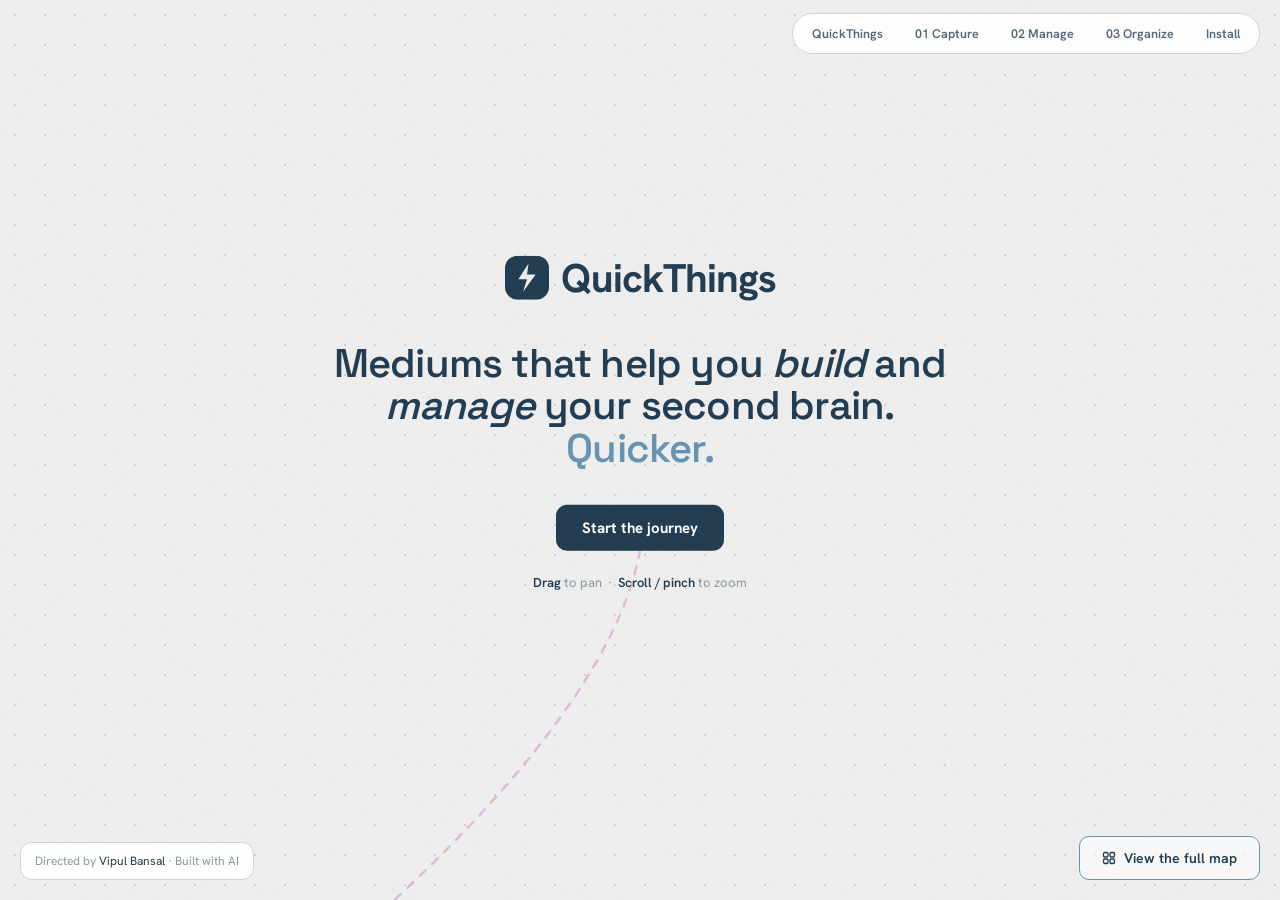
==== index.html @ adfb8318 "sync brand and SEO from main: logo, meta tags, GA (prod-only), hub copy - Fix bolt path and fill col" ====
<!DOCTYPE html>
<html lang="en">
<head>
  <meta charset="UTF-8">
  <meta name="viewport" content="width=device-width, initial-scale=1.0, maximum-scale=1.0, user-scalable=no">
  <title>QuickThings — Your Obsidian knowledge workflow, complete.</title>
  <link rel="canonical" href="https://quickthings.in">
  <meta name="description" content="Explore the QuickClip product family as a knowledge map — capture from the web, manage in Obsidian, organize into connected knowledge.">
  <meta name="theme-color" content="#EEEEEE">
  <meta property="og:type"        content="website">
  <meta property="og:url"         content="https://quickthings.in">
  <meta property="og:site_name"   content="QuickThings">
  <meta property="og:title"       content="QuickThings — Your Obsidian knowledge workflow, complete.">
  <meta property="og:description" content="Explore the QuickClip product family as a knowledge map — capture from the web, manage in Obsidian, organize into connected knowledge.">
  <meta name="twitter:card"        content="summary_large_image">
  <meta name="twitter:title"       content="QuickThings — Your Obsidian knowledge workflow, complete.">
  <meta name="twitter:description" content="Explore the QuickClip product family as a knowledge map — capture from the web, manage in Obsidian, organize into connected knowledge.">
  <link rel="icon" href="assets/logo.svg" type="image/svg+xml">
  <link rel="preconnect" href="https://fonts.googleapis.com">
  <link rel="preconnect" href="https://fonts.gstatic.com" crossorigin>
  <link href="https://fonts.googleapis.com/css2?family=Hanken+Grotesk:ital,wght@0,400..700;1,400..700&family=Space+Grotesk:wght@400..700&display=swap" rel="stylesheet">
  <link rel="stylesheet" href="style.css">
</head>
<body>

  <noscript>
    <div class="nojs">
      <p>QuickThings is an interactive map — it needs JavaScript to pan and zoom.<br>
      Please enable JavaScript to explore.</p>
    </div>
  </noscript>

  <!-- TOP CHROME -->
  <div class="topbar">
    <a href="index.html" class="brand" title="QuickThings">
      <svg width="24" height="24" viewBox="0 0 28 28" fill="none" xmlns="http://www.w3.org/2000/svg">
        <rect width="28" height="28" rx="8" fill="#213C51"/>
        <path d="M15 5L8.5 15h5.5l-2.5 8 8-11h-5.5z" fill="#EEEEEE"/>
      </svg>
      <span class="brand-name">QuickThings</span>
    </a>

    <div class="chips" role="tablist" aria-label="Map destinations">
      <button class="chip" data-go="overview">QuickThings</button>
      <button class="chip" data-go="capture">01 Capture</button>
      <button class="chip" data-go="manage">02 Manage</button>
      <button class="chip" data-go="organize">03 Organize</button>
      <button class="chip" data-go="install">Install</button>
    </div>

  </div>

  <!-- THE CANVAS -->
  <div class="viewport" id="viewport">
    <div class="world" id="world">

      <!-- pipeline edges -->
      <svg class="edges" viewBox="0 0 3550 2600" xmlns="http://www.w3.org/2000/svg">
        <!-- Capture popup right → Manage left -->
        <path class="edge" d="M 868 1460 C 990 1540, 1150 1640, 1340 1680"/>
        <!-- Manage right → Organize left -->
        <path class="edge" d="M 2003 1680 C 2180 1560, 2390 1480, 2531 1380"/>
        <!-- Organize → Install -->
        <path class="edge quiet" d="M 3070 1470 C 2930 1760, 2300 2200, 1970 2500"/>
        <!-- Hub → Capture (faint) -->
        <path class="edge quiet" d="M 1600 530 C 1560 760, 1140 1080, 870 1230"/>
        <g>
          <rect x="979" y="1564" width="204" height="26" rx="13" fill="#e9f0f5" stroke="rgba(101,148,177,0.5)" stroke-width="1.5"/>
          <text class="edge-label" x="1081" y="1582" text-anchor="middle">saves to your vault</text>
        </g>
        <g>
          <rect x="2212" y="1512" width="110" height="26" rx="13" fill="#e9f0f5" stroke="rgba(101,148,177,0.5)" stroke-width="1.5"/>
          <text class="edge-label" x="2267" y="1530" text-anchor="middle">classify</text>
        </g>
      </svg>

      <!-- HUB -->
      <div class="hub">
        <a href="index.html" class="hub-brand" title="QuickThings">
          <svg width="44" height="44" viewBox="0 0 28 28" fill="none" xmlns="http://www.w3.org/2000/svg">
            <rect width="28" height="28" rx="8" fill="#213C51"/>
            <path d="M15 5L8.5 15h5.5l-2.5 8 8-11h-5.5z" fill="#EEEEEE"/>
          </svg>
          <span class="brand-name">QuickThings</span>
        </a>
        <h1 class="hub-sub">Mediums that help you <i>build</i> and <i>manage</i> your second brain.<br><em>Quicker.</em></h1>
        <div class="hub-actions">
          <button class="btn-primary large" data-go="capture">Start the journey</button>
        </div>
        <div class="hub-hint"><b>Drag</b> to pan &nbsp;·&nbsp; <b>Scroll / pinch</b> to zoom</div>
      </div>

      <!-- CLUSTER 01: CAPTURE -->
      <div class="cluster" style="left: 530px; top: 1380px;" data-go="capture">
        <div class="ghost-num">01</div>
        <div class="cluster-row">
          <div class="info-card" id="cap-card">
            <div class="info-tag">Capture Extension · Chrome</div>
            <h2>Clip the moment, <em>not the page.</em></h2>
            <p class="sub">Highlights, full pages, tweets, PDFs, YouTube moments — into your vault as clean Markdown, tagged and ready.</p>
            <ul class="feat">
              <li>Highlights stay marked on revisit</li>
              <li>Smart tag suggestions from history</li>
              <li>Six clip types, multiple vaults</li>
            </ul>
            <a href="https://chromewebstore.google.com/detail/quickclip-capture/edabdpgppnhbogfpdghjekdalmipflel" target="_blank" rel="noopener" class="btn-primary">Add to Chrome — It's free</a>
          </div>
          <div class="popup-mockup" id="cap-popup">
            <div class="pm-topbar">
              <div class="pm-topbar-left">
                <span class="pm-logo">QuickClip Capture</span>
                <div class="pm-vault-switcher">
                  <span class="pm-online-dot"></span>
                  <span>My Vault</span>
                  <span class="pm-vault-arrow">▾</span>
                </div>
              </div>
              <div class="pm-settings-icon">
                <svg xmlns="http://www.w3.org/2000/svg" width="15" height="15" viewBox="0 0 24 24" fill="none" stroke="currentColor" stroke-width="2" stroke-linecap="round" stroke-linejoin="round"><path d="M12.22 2h-.44a2 2 0 0 0-2 2v.18a2 2 0 0 1-1 1.73l-.43.25a2 2 0 0 1-2 0l-.15-.08a2 2 0 0 0-2.73.73l-.22.38a2 2 0 0 0 .73 2.73l.15.1a2 2 0 0 1 1 1.72v.51a2 2 0 0 1-1 1.74l-.15.09a2 2 0 0 0-.73 2.73l.22.38a2 2 0 0 0 2.73.73l.15-.08a2 2 0 0 1 2 0l.43.25a2 2 0 0 1 1 1.73V20a2 2 0 0 0 2 2h.44a2 2 0 0 0 2-2v-.18a2 2 0 0 1 1-1.73l.43-.25a2 2 0 0 1 2 0l.15.08a2 2 0 0 0 2.73-.73l.22-.39a2 2 0 0 0-.73-2.73l-.15-.08a2 2 0 0 1-1-1.74v-.5a2 2 0 0 1 1-1.74l.15-.09a2 2 0 0 0 .73-2.73l-.22-.38a2 2 0 0 0-2.73-.73l-.15.08a2 2 0 0 1-2 0l-.43-.25a2 2 0 0 1-1-1.73V4a2 2 0 0 0-2-2z"/><circle cx="12" cy="12" r="3"/></svg>
              </div>
            </div>
            <div class="pm-body">
              <div class="pm-folder-section" id="pm-folder-section">
                <span class="pm-field-label">Folder</span>
                <div class="pm-folder-picker pm-folder-val">PKM Notes</div>
              </div>
              <div class="pm-field-label-row">
                <span class="pm-field-label">Destination</span>
                <div class="pm-toggle-row" id="pm-daily-toggle" style="cursor:pointer">
                  <div class="pm-toggle-track" id="pm-toggle-track"><div class="pm-toggle-thumb" id="pm-toggle-thumb"></div></div>
                  <span>Daily Note</span>
                </div>
              </div>
              <div class="pm-input pm-dest-val" id="pm-dest-normal">Building a Second Brain</div>
              <div class="pm-daily-note-target pm-collapsed" id="pm-dest-daily">
                <span>📅</span> Daily Notes / <span id="pm-daily-date">June 13, 2026</span>.md
              </div>
              <span class="pm-field-label">Tags</span>
              <div class="pm-tags-box pm-tags-val">
                <span class="pm-chip">#pkm</span>
                <span class="pm-chip">#ideas</span>
                              </div>
              <span class="pm-field-label">Note</span>
              <div class="pm-textarea pm-note-val" style="color:var(--text-2)">Connect to Zettelkasten entry on knowledge synthesis.</div>
              <div class="pm-save-btn" id="pm-save-btn">Save Highlight</div>
              <div class="pm-full-page-btn" id="pm-full-page-btn">or save full page</div>
              <div class="pm-open-obsidian" id="pm-open-obsidian">Open in Obsidian →</div>
              <div class="pm-status" id="pm-status">
                <span class="pm-status-icon">📋</span>
                <div class="pm-status-body">
                  <strong>Highlight ready</strong>
                  <em>"the best ideas come from connecting what you already know"</em>
                </div>
              </div>
            </div>
          </div>
        </div>
      </div>

      <!-- CLUSTER 02: MANAGE -->
      <div class="cluster teal" style="left: 1640px; top: 1740px;" data-go="manage">
        <div class="ghost-num">02</div>
        <div class="cluster-row">
          <div class="ob-window" id="mgr-window">
            <div class="ob-titlebar">
              <span class="ob-dot"></span><span class="ob-dot"></span><span class="ob-dot"></span>
              <span class="ob-title">PKM Research — Obsidian</span>
            </div>
            <div class="ob-body">

              <!-- HIGHLIGHT -->
              <div class="ob-clip-view active" data-clip="highlight">
                <div class="ob-heading">Building a Second Brain</div>
                <div class="qc-note"><svg class="qc-note-icon" width="12" height="12" viewBox="0 0 14 14" fill="none" stroke="currentColor" stroke-width="1.4" stroke-linejoin="round" stroke-linecap="round"><path d="M2 2h10a1 1 0 011 1v6a1 1 0 01-1 1H5l-3 2V3a1 1 0 011-1z"/></svg> Connect to Zettelkasten entry on knowledge synthesis.</div>
                <div class="qc-callout">
                  <div class="qc-head">
                    <svg width="12" height="12" viewBox="0 0 14 14" fill="none"><path d="M2 8.5L7 2h2L6 7h4l-6.5 5.5L6 8.5H2z" fill="#f0a585"/></svg>
                    Highlight — The best ideas come from…
                  </div>
                  <div class="qc-body">the best ideas come from connecting what you already know</div>
                  <div class="qc-meta">
                    <span class="qc-tag">#pkm</span><span class="qc-tag">#ideas</span>
                    <span>·</span><span>26 May 2026</span>
                    <span class="qc-close">×</span>
                  </div>
                </div>
              </div>

              <!-- FULL PAGE -->
              <div class="ob-clip-view" data-clip="full-page">
                <div class="ob-heading">Building a Second Brain</div>
                <div class="qc-fp-bar"><div class="qc-fp-fill" style="width:32%"></div></div>
                <div class="qc-fp-meta">
                  <span>Tiago Forte</span><span class="sep">·</span><span>8 min read</span><span class="sep">·</span><span>1,840 words</span>
                </div>
                <div class="qc-fp-sub">12 Apr 2026 · fortelabs.com</div>
                <p class="qc-fp-body">The best ideas don't come from reading more books — they come from connecting what you already know and building a system that surfaces them when you need them most…</p>
                <div class="qc-meta" style="margin-top:9px">
                  <span class="qc-tag">#pkm</span><span class="qc-tag">#ideas</span>                  <span>·</span><span>26 May 2026</span>
                </div>
              </div>

              <!-- TWEET -->
              <div class="ob-clip-view" data-clip="tweet">
                <div class="qc-note"><svg class="qc-note-icon" width="12" height="12" viewBox="0 0 14 14" fill="none" stroke="currentColor" stroke-width="1.4" stroke-linejoin="round" stroke-linecap="round"><path d="M2 2h10a1 1 0 011 1v6a1 1 0 01-1 1H5l-3 2V3a1 1 0 011-1z"/></svg> connecting ideas over time</div>
                <div class="qc-tweet-card">
                  <div class="qc-tweet-top">
                    <div class="qc-avatar">TF</div>
                    <div>
                      <div class="qc-tname">Tiago Forte</div>
                      <div class="qc-thandle">@tiagoforte</div>
                    </div>
                  </div>
                  <div class="qc-tweet-text">The best ideas don't come from reading more. They come from connecting what you already know.</div>
                  <div class="qc-tweet-foot">♥ 2.4k &nbsp;·&nbsp; ↩ 847 &nbsp;·&nbsp; 14 May 2026</div>
                </div>
                <div class="qc-meta" style="margin-top:9px">
                  <span class="qc-tag">#pkm</span><span class="qc-tag">#ideas</span>
                  <span>·</span><span>26 May 2026</span>
                  <span class="qc-close">×</span>
                </div>
              </div>

              <!-- PDF HIGHLIGHT -->
              <div class="ob-clip-view" data-clip="pdf">
                <div class="ob-heading">BASB_Notes.pdf</div>
                <div class="qc-callout">
                  <div class="qc-head">
                    <svg width="12" height="12" viewBox="0 0 14 14" fill="none"><rect x="2" y="1" width="8" height="11" rx="1" stroke="#f0a585" stroke-width="1.3" fill="none"/><path d="M4 5h5M4 7h5M4 9h3" stroke="#f0a585" stroke-width="1.1" stroke-linecap="round"/></svg>
                    PDF Highlight — Page 47
                  </div>
                  <div class="qc-body">the best ideas come from connecting what you already know</div>
                  <div class="qc-meta">
                    <span class="qc-tag">#pkm</span><span class="qc-tag">#ideas</span>
                    <span>·</span><span>26 May 2026</span>
                    <span class="qc-close">×</span>
                  </div>
                </div>
              </div>

              <!-- VIDEO CLIP -->
              <div class="ob-clip-view" data-clip="video">
                <div class="qc-vthumb">
                  <div class="qc-vplay">▶</div>
                  <div>
                    <div class="qc-vtitle">Building a Second Brain</div>
                    <div class="qc-vchan">Ali Abdaal · YouTube</div>
                  </div>
                  <div class="qc-vscrub"><div class="qc-vscrub-fill"></div></div>
                </div>
                <table class="qc-vtable">
                  <thead><tr>
                    <th>TIME</th><th>NOTE</th><th>TAGS</th><th></th>
                  </tr></thead>
                  <tbody>
                    <tr>
                      <td><span class="qc-ts">▶ 2:15</span></td>
                      <td>on capturing ideas before they fade</td>
                      <td><span class="qc-tag">#pkm</span></td>
                      <td><span class="qc-close">×</span></td>
                    </tr>
                    <tr>
                      <td><span class="qc-ts">▶ 8:42</span></td>
                      <td>CODE method explained</td>
                      <td><span class="qc-tag">#ideas</span></td>
                      <td><span class="qc-close">×</span></td>
                    </tr>
                    <tr>
                      <td><span class="qc-ts">▶ 14:30</span></td>
                      <td>connecting notes with links</td>
                      <td><span class="qc-tag">#pkm</span></td>
                      <td><span class="qc-close">×</span></td>
                    </tr>
                  </tbody>
                </table>
              </div>

              <!-- IMAGE -->
              <div class="ob-clip-view" data-clip="image">
                <div class="qc-note"><svg class="qc-note-icon" width="12" height="12" viewBox="0 0 14 14" fill="none" stroke="currentColor" stroke-width="1.4" stroke-linejoin="round" stroke-linecap="round"><path d="M2 2h10a1 1 0 011 1v6a1 1 0 01-1 1H5l-3 2V3a1 1 0 011-1z"/></svg> screenshot from PKM workflow</div>
                <div class="qc-img-mock">
                  <svg width="40" height="30" viewBox="0 0 40 30" fill="none" xmlns="http://www.w3.org/2000/svg">
                    <rect width="40" height="30" rx="3" fill="rgba(255,255,255,0.04)"/>
                    <path d="M4 22 L12 14 L18 20 L26 10 L36 22Z" fill="rgba(101,148,177,0.28)" stroke="rgba(101,148,177,0.55)" stroke-width="1" stroke-linejoin="round"/>
                    <circle cx="10" cy="9" r="3" fill="rgba(221,174,211,0.6)"/>
                  </svg>
                </div>
                <div class="qc-meta" style="margin-top:7px">
                  <span class="qc-tag">#pkm</span><span class="qc-tag">#ideas</span>
                  <span>·</span><span>26 May 2026</span>
                  <span class="qc-close">×</span>
                </div>
              </div>

            </div>
          </div>
          <div class="info-card" id="mgr-card">
            <div class="info-tag">Clip Manager · Obsidian plugin</div>
            <h2>Your clips, <em>beautifully rendered.</em></h2>
            <p class="sub">The only web clipper with a companion manager inside Obsidian — a native reading view, plus a panel to edit, annotate, and delete without hunting through files.</p>
            <ul class="feat">
              <li>Rich reading view, all clip types</li>
              <li>Inline tag &amp; note editing</li>
              <li>Collapsible cards, per-type colors</li>
            </ul>
            <a href="https://community.obsidian.md/plugins/quickclip-capture" target="_blank" rel="noopener" class="btn-primary">Install Plugin</a>
          </div>
        </div>
      </div>

      <!-- CLUSTER 03: ORGANIZE -->
      <div class="cluster navy" style="left: 2980px; top: 1380px;" data-go="organize">
        <div class="ghost-num">03</div>
        <div class="cluster-row">
          <div class="info-card" id="org-card">
            <div class="info-tag">Organize · Obsidian plugin</div>
            <h2>Capturing is easy. <em>Processing is hard.</em></h2>
            <p class="sub">A dashboard that classifies, links, and tracks every clip — from raw capture to organized knowledge, your vault builds itself as you research.</p>
            <ul class="feat">
              <li>Portent type system — 8 types</li>
              <li>Link clips to projects &amp; topics</li>
              <li>Organized tracker &amp; archive</li>
            </ul>
            <a href="https://community.obsidian.md/plugins/quickclip-organize" target="_blank" rel="noopener" class="btn-primary">Install Plugin</a>
          </div>
          <div class="org-table-mock" id="org-graph">
            <div class="otm-tabs">
              <span class="otm-tab active">All Clips</span>
              <span class="otm-tab">Archived</span>
              <span class="otm-show-org"><span class="otm-chk on">✓</span> Show organized</span>
            </div>
            <div class="otm-filters">
              <span class="otm-fl">Type</span><span class="otm-fv">All types</span>
              <span class="otm-fl">Progress</span><span class="otm-fv">All</span>
              <span class="otm-fl">Date</span><span class="otm-fv">All time</span>
            </div>
            <table class="otm-table">
              <thead><tr>
                <th class="col-title">TITLE ↕</th>
                <th class="col-type">TYPE ↕</th>
                <th class="col-saved">SAVED ↓</th>
                <th class="col-belongs">BELONGS TO</th>
                <th class="col-org">Organized</th>
                <th class="col-prog">Progress</th>
              </tr></thead>
              <tbody>
                <tr>
                  <td class="otm-title">The best ideas come from…</td>
                  <td><span class="otm-badge">Note</span></td>
                  <td class="otm-muted">26 May</td>
                  <td class="otm-belongs">PKM Research</td>
                  <td class="otm-org-cell"><span class="otm-chk on">✓</span></td>
                  <td class="otm-prog"><span class="pd pd1">●</span><span class="pd pd2">●</span><span class="pd pd3 off">●</span></td>
                </tr>
                <tr>
                  <td class="otm-title">Building a Second Brain</td>
                  <td><span class="otm-badge topic">Topic</span></td>
                  <td class="otm-muted">26 May</td>
                  <td class="otm-belongs dim">Search notes…</td>
                  <td class="otm-org-cell"><span class="otm-chk"></span></td>
                  <td class="otm-prog"><span class="pd pd1">●</span><span class="pd pd2 off">●</span><span class="pd pd3 off">●</span></td>
                </tr>
                <tr>
                  <td class="otm-title">Tiago Forte</td>
                  <td><span class="otm-badge person">Person</span></td>
                  <td class="otm-muted">14 May</td>
                  <td class="otm-belongs dim">Search notes…</td>
                  <td class="otm-org-cell"><span class="otm-chk"></span></td>
                  <td class="otm-prog"><span class="pd pd1">●</span><span class="pd pd2 off">●</span><span class="pd pd3 off">●</span></td>
                </tr>
                <tr>
                  <td class="otm-title">BASB · Ali Abdaal</td>
                  <td><span class="otm-badge">Note</span></td>
                  <td class="otm-muted">12 Apr</td>
                  <td class="otm-belongs dim">Search notes…</td>
                  <td class="otm-org-cell"><span class="otm-chk"></span></td>
                  <td class="otm-prog"><span class="pd pd1">●</span><span class="pd pd2 off">●</span><span class="pd pd3 off">●</span></td>
                </tr>
                <tr>
                  <td class="otm-title">Zettelkasten</td>
                  <td><span class="otm-badge topic">Topic</span></td>
                  <td class="otm-muted">8 Apr</td>
                  <td class="otm-belongs dim">Search notes…</td>
                  <td class="otm-org-cell"><span class="otm-chk"></span></td>
                  <td class="otm-prog"><span class="pd pd1">●</span><span class="pd pd2 off">●</span><span class="pd pd3 off">●</span></td>
                </tr>
              </tbody>
            </table>
          </div>
        </div>
      </div>

      <!-- STICKIES — positioned by JS via anchorSticky() -->
      <div id="s-faster" class="sticky">
        <span class="info-icon">i<span class="tooltip">Capture remembers your last saved destination, most used tags, and save mode, so that you don't have to reselect every time.</span></span>
        ~2× faster saves
      </div>
      <div id="s-cliptypes" class="sticky t x">
        <button class="sticky-head">6 clip types</button>
        <div class="sticky-body">
          <span class="mini-chip active" data-clip="highlight">Highlight</span><span class="mini-chip" data-clip="full-page">Full page</span><span class="mini-chip" data-clip="tweet">Tweet</span><span class="mini-chip" data-clip="pdf">PDF highlight</span><span class="mini-chip" data-clip="video">Video clip</span><span class="mini-chip" data-clip="image">Image</span>
        </div>
        <span class="plus">+</span>
      </div>
      <div id="s-hunting" class="sticky">
        <span class="info-icon">i<span class="tooltip">Every clip has a one-click delete in the reading view, no file hunting or manual cleanup.</span></span>
        delete without hunting
      </div>
      <div id="s-filter" class="sticky t">
        <div class="sticky-body clip-type-selector">
          <button class="clip-type-btn active" data-clip="highlight">Highlight</button>
          <button class="clip-type-btn" data-clip="full-page">Full page</button>
          <button class="clip-type-btn" data-clip="tweet">Tweet</button>
          <button class="clip-type-btn" data-clip="pdf">PDF</button>
          <button class="clip-type-btn" data-clip="video">Video clip</button>
          <button class="clip-type-btn" data-clip="image">Image</button>
        </div>
      </div>
      <div id="s-portent" class="sticky x">
        <span class="info-icon">i<span class="tooltip">Portent is an open specification for portable knowledge base systems. Learn more about it <a href="https://portent.md/" target="_blank" rel="noopener">here</a>.</span></span>
        <button class="sticky-head">Portent: 8 types</button>
        <div class="sticky-body">
          <span class="legend">Actionable</span>
          <span class="mini-chip port">Project</span><span class="mini-chip port">Operation</span><span class="mini-chip port">Responsibility</span><span class="mini-chip port">Task</span>
          <span class="legend">Knowledge</span>
          <span class="mini-chip entp">Event</span><span class="mini-chip entp">Note</span><span class="mini-chip entp">Topic</span><span class="mini-chip entp">Person</span>
        </div>
        <span class="plus">+</span>
      </div>
      <div id="s-selfbuild" class="sticky t">organized notes, self building knowledge</div>

      <!-- INSTALL -->
      <div class="cluster" style="left: 1600px; top: 2500px;" data-go="install">
        <div class="install-wrap">
          <h2>Start with one. Use all <em>three.</em></h2>
          <p>Each tool works standalone. Together they complete your workflow.</p>
          <div class="cta-cards">
            <div class="cta-card">
              <div class="cta-num">01</div>
              <div class="cta-title">Capture</div>
              <p class="cta-desc">Clip the web into Obsidian in seconds — highlights, pages, tweets, PDFs, videos.</p>
              <a href="https://chromewebstore.google.com/detail/quickclip-capture/edabdpgppnhbogfpdghjekdalmipflel" target="_blank" rel="noopener" class="btn-primary">Add to Chrome</a>
            </div>
            <div class="cta-card">
              <div class="cta-num">02</div>
              <div class="cta-title">Manage</div>
              <p class="cta-desc">Render every clip as a beautiful card and manage them all inside Obsidian.</p>
              <a href="https://community.obsidian.md/plugins/quickclip-capture" target="_blank" rel="noopener" class="btn-primary">Install Plugin</a>
            </div>
            <div class="cta-card">
              <div class="cta-num">03</div>
              <div class="cta-title">Organize</div>
              <p class="cta-desc">Classify, link, and track your clips into a structured knowledge graph.</p>
              <a href="https://community.obsidian.md/plugins/quickclip-organize" target="_blank" rel="noopener" class="btn-primary">Install Plugin</a>
            </div>
          </div>
        </div>
      </div>

    </div>
  </div>

  <!-- BOTTOM CHROME -->
  <div class="hint">
    <span>Directed by <a href="https://www.linkedin.com/in/bansalvip/" target="_blank" rel="noopener">Vipul Bansal</a> · Built with AI</span>
  </div>

  <button class="btn-map" id="viewmap" style="position:fixed;right:20px;bottom:20px;z-index:100;">
    <svg id="viewmap-icon" width="14" height="14" viewBox="0 0 14 14" fill="none"><rect x="1.5" y="1.5" width="4.5" height="4.5" rx="1.2" stroke="currentColor" stroke-width="1.3"/><rect x="8" y="1.5" width="4.5" height="4.5" rx="1.2" stroke="currentColor" stroke-width="1.3"/><rect x="1.5" y="8" width="4.5" height="4.5" rx="1.2" stroke="currentColor" stroke-width="1.3"/><rect x="8" y="8" width="4.5" height="4.5" rx="1.2" stroke="currentColor" stroke-width="1.3"/></svg>
    <span id="viewmap-label">View the full map</span>
  </button>

  <script src="main.js"></script>
  <script>
    if (location.hostname === 'quickthings.in') {
      var s = document.createElement('script');
      s.async = true;
      s.src = 'https://www.googletagmanager.com/gtag/js?id=G-WBWJW3R2Z4';
      document.head.appendChild(s);
      window.dataLayer = window.dataLayer || [];
      function gtag(){dataLayer.push(arguments);}
      gtag('js', new Date());
      gtag('config', 'G-WBWJW3R2Z4');
    }
  </script>
</body>
</html>
---- style.css ----
*, *::before, *::after { box-sizing: border-box; margin: 0; padding: 0; }

:root {
  --bg:            #EEEEEE;
  --ink:           #213C51;
  --steel:         #6594B1;
  --mauve:         #DDAED3;
  --navy:          #213C51;
  /* legacy aliases — repointed to the new palette so existing var() usages migrate */
  --orange:        #6594B1;   /* → steel */
  --orange-soft:   #e9f0f5;   /* → light steel */
  --orange-border: #213C51;   /* → ink */
  --orange-grad:   linear-gradient(to bottom, #2E5077, #213C51); /* → navy CTA */
  --teal:          #6594B1;   /* → steel */
  --teal-dark:     #213C51;   /* → ink/navy */
  --teal-light:    #e9f0f5;   /* → light steel */
  --card-border:   #d7d2cc;   /* soft neutral hairline */
  --text:          #233240;
  --text-2:        #51677a;
  --text-muted:    #8a98a4;
  --font:          'Hanken Grotesk', sans-serif;
  --display:       'Space Grotesk', sans-serif;
}

html, body {
  height: 100%;
  overflow: hidden;
  overscroll-behavior: none;
}

body {
  font-family: var(--font);
  background: var(--bg);
  color: var(--text);
  line-height: 1.5;
}

/* ── VIEWPORT + WORLD ── */
.viewport {
  position: fixed;
  inset: 0;
  overflow: hidden;
  touch-action: none;
  cursor: default;
  /* obsidian-canvas dot grid */
  background-image: radial-gradient(rgba(33,60,81,0.17) 1.3px, transparent 1.3px);
  background-size: 30px 30px;
}
.viewport.dragging { cursor: grabbing; }

.world {
  position: absolute;
  top: 0;
  left: 0;
  width: 3550px;
  height: 2600px;
  transform-origin: 0 0;
  will-change: transform;
}
.world.glide { transition: transform 0.95s cubic-bezier(0.22, 0.8, 0.25, 1); }

/* grain */
body::after {
  content: '';
  position: fixed;
  inset: 0;
  background-image: url("data:image/svg+xml,%3Csvg viewBox='0 0 200 200' xmlns='http://www.w3.org/2000/svg'%3E%3Cfilter id='n'%3E%3CfeTurbulence type='fractalNoise' baseFrequency='0.85' numOctaves='4' stitchTiles='stitch'/%3E%3C/filter%3E%3Crect width='100%25' height='100%25' filter='url(%23n)'/%3E%3C/svg%3E");
  opacity: 0.025;
  pointer-events: none;
  z-index: 50;
}

/* ── PIPELINE EDGES ── */
.edges {
  position: absolute;
  inset: 0;
  width: 100%;
  height: 100%;
  pointer-events: none;
}

.edge {
  stroke: rgba(101,148,177,0.78);
  stroke-width: 2.5;
  fill: none;
  stroke-dasharray: 8 9;
  stroke-linecap: round;
  animation: edge-flow 40s linear infinite;
}

.edge.quiet { stroke: rgba(221,174,211,0.8); }

@keyframes edge-flow {
  to { stroke-dashoffset: -640; }
}

.edge-label {
  font-family: var(--display);
  font-style: normal;
  font-size: 18px;
  fill: var(--text-2);
}

/* ── HUB (headline) ── */
.hub {
  position: absolute;
  left: 1600px;
  top: 400px;
  transform: translate(-50%, -50%);
  width: 760px;
  text-align: center;
}

.hub-eyebrow {
  display: inline-flex;
  align-items: center;
  gap: 7px;
  background: var(--teal-light);
  border: 1px solid rgba(101,148,177,0.7);
  border-radius: 20px;
  padding: 4px 13px;
  font-size: 11.5px;
  font-weight: 600;
  color: var(--teal-dark);
  margin-bottom: 22px;
}

.hub-dot {
  width: 6px; height: 6px;
  background: #4caf7d;
  border-radius: 50%;
  animation: pulse-dot 2.5s ease-in-out infinite;
}

@keyframes pulse-dot {
  0%, 100% { opacity: 1; transform: scale(1); }
  50%       { opacity: 0.55; transform: scale(1.35); }
}

.hub h1 {
  font-family: var(--display);
  font-size: 40px;
  font-weight: 560;
  letter-spacing: -0.02em;
  line-height: 1.06;
  color: var(--navy);
  margin-bottom: 35px;
}

/* brand mark: centered above the hero on home/overview, top-left on clusters */
.hub-brand {
  display: inline-flex;
  align-items: center;
  gap: 12px;
  text-decoration: none;
  margin-bottom: 35px;
}
.hub-brand .brand-name { font-size: 40px; }
.topbar .brand { transition: opacity 0.35s ease; }
.topbar .brand { opacity: 0; pointer-events: none; }
body.at-cluster .topbar .brand { opacity: 1; pointer-events: auto; }

.hub h1 em { font-style: normal; color: var(--orange); }
.hub-sub em { font-style: normal; color: var(--navy); }
.hub-sub i { font-style: italic; }

.hub p {
  font-size: 17px;
  color: var(--text-2);
  max-width: 520px;
  margin: 0 auto 26px;
}

.hub-actions {
  display: flex;
  align-items: center;
  justify-content: center;
  gap: 14px;
  flex-wrap: wrap;
}

.btn-map {
  display: inline-flex;
  align-items: center;
  gap: 8px;
  font-family: var(--font);
  font-size: 14px;
  font-weight: 600;
  color: var(--teal-dark);
  background: rgba(255,255,255,0.6);
  border: 1px solid var(--teal);
  border-radius: 10px;
  padding: 12px 22px;
  cursor: pointer;
  transition: background 0.15s, box-shadow 0.15s;
}
.btn-map:hover { background: var(--teal-light); box-shadow: 0 4px 14px rgba(101,148,177,0.3); }

.hub-hint {
  font-size: 13px;
  color: var(--text-muted);
  margin-top: 22px;
}
.hub-hint b { color: var(--teal-dark); font-weight: 600; }

/* ── CLUSTERS ── */
.cluster {
  position: absolute;
  transform: translate(-50%, -50%);
  cursor: default;
}

.ghost-num {
  position: absolute;
  top: -180px;
  left: 50%;
  transform: translateX(-50%);
  font-family: var(--display);
  font-style: normal;
  font-size: 230px;
  font-weight: 500;
  line-height: 1;
  color: transparent;
  -webkit-text-stroke: 1.5px rgba(221,174,211,0.6);
  pointer-events: none;
  user-select: none;
  white-space: nowrap;
}

.cluster-row {
  display: flex;
  align-items: center;
  gap: 36px;
  position: relative;
}

.info-card {
  width: 330px;
  background: white;
  border: 2px solid var(--ink);
  border-radius: 14px;
  padding: 26px 26px 28px;
  box-shadow: 6px 6px 0 var(--ink);
}

.info-tag {
  font-size: 10.5px;
  font-weight: 700;
  letter-spacing: 0.09em;
  text-transform: uppercase;
  color: var(--steel);
  margin-bottom: 10px;
}

.info-card h2 {
  font-family: var(--display);
  font-size: 25px;
  font-weight: 580;
  letter-spacing: -0.015em;
  line-height: 1.15;
  color: var(--navy);
  margin-bottom: 12px;
}

.info-card h2 em { font-style: normal; color: var(--steel); }

.info-card .sub {
  font-size: 13.5px;
  color: var(--text-2);
  line-height: 1.6;
  margin-bottom: 16px;
}

.feat {
  list-style: none;
  display: flex;
  flex-direction: column;
  gap: 7px;
  margin-bottom: 20px;
}

.feat li {
  display: flex;
  align-items: center;
  gap: 8px;
  font-size: 12.5px;
  color: var(--text-2);
  font-weight: 500;
}

.feat li::before {
  content: '';
  width: 14px; height: 14px;
  flex-shrink: 0;
  background: var(--teal-light);
  border: 1.5px solid var(--teal);
  border-radius: 50%;
  background-image: url("data:image/svg+xml,%3Csvg width='8' height='8' viewBox='0 0 10 10' fill='none' xmlns='http://www.w3.org/2000/svg'%3E%3Cpath d='M2 5l2.5 2.5L8 3' stroke='%23213C51' stroke-width='1.5' stroke-linecap='round' stroke-linejoin='round'/%3E%3C/svg%3E");
  background-repeat: no-repeat;
  background-position: center;
}

.btn-primary {
  display: inline-flex;
  align-items: center;
  gap: 7px;
  background: var(--ink);
  color: white;
  border: none;
  border-radius: 9px;
  padding: 11px 20px;
  font-family: var(--font);
  font-size: 13px;
  font-weight: 700;
  text-decoration: none;
  cursor: pointer;
  transition: background 0.15s ease;
  white-space: nowrap;
}
.btn-primary:hover { background: #2E5077; }
.btn-primary:active { background: #16293a; }

.btn-primary.large { font-size: 15px; padding: 13px 26px; border-radius: 11px; }

/* sticky notes */
.sticky {
  position: absolute;
  background: var(--mauve);
  border: 2px solid var(--ink);
  border-radius: 8px;
  padding: 10px 14px;
  font-size: 12.5px;
  color: var(--ink);
  box-shadow: 4px 4px 0 var(--ink);
  white-space: nowrap;
  z-index: 5;
}

.sticky.t { background: var(--mauve); }


/* sticky tooltip */
.info-icon {
  position: absolute;
  top: -7px;
  right: -7px;
  width: 15px;
  height: 15px;
  border-radius: 50%;
  background: var(--teal-dark);
  color: white;
  font-size: 9px;
  font-weight: 700;
  font-family: var(--font);
  font-style: italic;
  display: flex;
  align-items: center;
  justify-content: center;
  cursor: pointer;
  z-index: 20;
}
.info-icon:hover .tooltip { opacity: 1; }

.tooltip {
  position: absolute;
  bottom: calc(100% + 10px);
  left: 50%;
  transform: translateX(-50%);
  background: var(--navy);
  color: rgba(255,255,255,0.88);
  font-size: 11.5px;
  font-weight: 400;
  font-style: normal;
  font-family: var(--font);
  line-height: 1.55;
  padding: 9px 13px;
  border-radius: 9px;
  width: 230px;
  white-space: normal;
  pointer-events: none;
  opacity: 0;
  transition: opacity 0.2s ease;
  box-shadow: 0 4px 16px rgba(0,0,0,0.22);
  z-index: 20;
}

/* expandable stickies */
.sticky.x { padding: 0; }

.sticky-head {
  display: flex;
  align-items: center;
  justify-content: center;
  gap: 9px;
  font-family: var(--font);
  font-size: 12.5px;
  color: var(--ink);
  background: none;
  border: none;
  padding: 10px 14px 0;
  cursor: pointer;
  white-space: nowrap;
  min-width: 100%;
}


/* + button sits on the bottom border, centered */
.plus {
  position: absolute;
  bottom: -11px;
  left: 50%;
  transform: translateX(-50%);
  width: 22px;
  height: 22px;
  border-radius: 50%;
  background: var(--ink);
  color: transparent;
  font-size: 0;
  flex-shrink: 0;
  transition: transform 0.25s ease;
  cursor: pointer;
  border: 2px solid var(--mauve);
  box-shadow: 0 2px 6px rgba(0,0,0,0.12);
  z-index: 10;
}
/* draw the + with two centered bars (rotates to a clean × when open) */
.plus::before, .plus::after {
  content: '';
  position: absolute;
  top: 50%;
  left: 50%;
  width: 10px;
  height: 2px;
  background: white;
  border-radius: 1px;
}
.plus::before { transform: translate(-50%, -50%); }
.plus::after  { transform: translate(-50%, -50%) rotate(90deg); }
.sticky.t .plus { background: var(--ink); }
.sticky.open .plus { transform: translateX(-50%) rotate(45deg); }

.sticky-body {
  padding: 0 12px 14px;
  box-sizing: border-box;
  max-height: 0;
  opacity: 0;
  overflow: hidden;
  white-space: normal;
  display: grid;
  grid-template-columns: repeat(3, auto);
  gap: 4px;
  transition: max-height 0.35s ease, opacity 0.25s ease;
}

.sticky-body .legend { grid-column: 1 / -1; }

.sticky.open .sticky-body {
  max-height: 220px;
  opacity: 1;
}

.mini-chip {
  display: inline-block;
  background: white;
  border: 1px solid var(--card-border);
  border-radius: 6px;
  padding: 3px 9px;
  font-size: 11px;
  font-weight: 500;
  color: var(--text-2);
  margin: 2px 3px 2px 0;
  white-space: nowrap;
  cursor: default;
}
.legend, .qc-tag, .pm-chip, .otm-badge { cursor: default; }

/* interactive clip-type chips (drive the Capture popup) */
.mini-chip[data-clip] {
  cursor: pointer;
  transition: background 0.15s ease, color 0.15s ease, border-color 0.15s ease;
}
.mini-chip[data-clip]:hover { border-color: var(--ink); }
.mini-chip[data-clip].active {
  background: var(--ink);
  color: #fff;
  border-color: var(--ink);
}


.sticky-body .legend {
  display: block;
  font-size: 10px;
  font-weight: 600;
  letter-spacing: 0.06em;
  text-transform: uppercase;
  color: var(--ink);
  margin: 6px 0 3px;
}

/* ── clip type selector (s-filter sticky) ── */
.clip-type-selector {
  grid-template-columns: repeat(3, auto);
}

#s-filter {
  padding: 0;
}
#s-filter .sticky-body {
  max-height: 220px;
  opacity: 1;
  padding: 10px 12px 12px;
}

.clip-type-btn {
  background: white;
  border: 1px solid var(--card-border);
  border-radius: 6px;
  padding: 3px 9px;
  font-size: 11px;
  font-weight: 500;
  color: var(--text-2);
  font-family: var(--font);
  white-space: nowrap;
  cursor: pointer;
  transition: background 0.15s, border-color 0.15s, color 0.15s;
}
.clip-type-btn.active {
  background: var(--ink);
  border-color: var(--ink);
  color: #fff;
}

/* ── ob-window clip views ── */
.ob-clip-view { display: none; }
.ob-clip-view.active { display: block; }

.qc-close {
  margin-left: auto;
  width: 17px;
  height: 17px;
  border-radius: 50%;
  background: rgba(255,255,255,0.07);
  border: 1px solid rgba(255,255,255,0.13);
  color: rgba(255,255,255,0.4);
  font-size: 10px;
  font-family: var(--font);
  display: inline-flex;
  align-items: center;
  justify-content: center;
  cursor: default;
  line-height: 1;
  flex-shrink: 0;
}

/* full page */
.qc-fp-bar {
  height: 2px;
  background: rgba(255,255,255,0.1);
  border-radius: 1px;
  margin-bottom: 9px;
}
.qc-fp-fill {
  height: 100%;
  background: var(--orange);
  border-radius: 1px;
}
.qc-fp-meta {
  display: flex;
  gap: 5px;
  font-size: 10.5px;
  color: rgba(255,255,255,0.55);
  margin-bottom: 3px;
}
.qc-fp-meta .sep { opacity: 0.35; }
.qc-fp-sub {
  font-size: 10px;
  color: rgba(255,255,255,0.3);
  margin-bottom: 9px;
}
.qc-fp-body {
  font-size: 11px;
  color: rgba(255,255,255,0.65);
  line-height: 1.6;
}

/* tweet */
.qc-tweet-card {
  background: rgba(255,255,255,0.05);
  border: 1px solid rgba(255,255,255,0.08);
  border-radius: 8px;
  padding: 11px 13px;
}
.qc-tweet-top {
  display: flex;
  align-items: flex-start;
  gap: 9px;
  margin-bottom: 9px;
}
.qc-avatar {
  width: 28px; height: 28px;
  border-radius: 50%;
  background: var(--teal-dark);
  color: white;
  font-size: 10px;
  font-weight: 700;
  display: flex;
  align-items: center;
  justify-content: center;
  flex-shrink: 0;
}
.qc-tname { font-size: 11.5px; font-weight: 700; color: rgba(255,255,255,0.9); line-height: 1.3; }
.qc-thandle { font-size: 10px; color: rgba(255,255,255,0.38); }
.qc-tweet-text {
  font-size: 11.5px;
  color: rgba(255,255,255,0.8);
  line-height: 1.55;
  margin-bottom: 9px;
}
.qc-tweet-foot {
  font-size: 10px;
  color: rgba(255,255,255,0.32);
}

/* video clip */
.qc-vthumb {
  position: relative;
  background: rgba(0,0,0,0.35);
  border-radius: 6px;
  height: 52px;
  display: flex;
  align-items: center;
  justify-content: flex-start;
  gap: 10px;
  padding: 0 13px;
  margin-bottom: 8px;
  overflow: hidden;
}
.qc-vscrub {
  position: absolute;
  left: 0; right: 0; bottom: 0;
  height: 3px;
  background: rgba(255,255,255,0.12);
}
.qc-vscrub-fill {
  height: 100%;
  width: 15%;
  background: var(--steel);
  transition: width 0.55s cubic-bezier(0.22, 0.8, 0.25, 1);
}
.qc-vtable tr.vts-active { background: rgba(101,148,177,0.10); }
.qc-vtable tr.vts-active .qc-ts { background: rgba(101,148,177,0.5); color: #fff; }
.qc-vplay {
  width: 22px; height: 22px;
  border-radius: 50%;
  background: var(--orange);
  color: white;
  font-size: 9px;
  display: flex;
  align-items: center;
  justify-content: center;
  flex-shrink: 0;
}
.qc-vtitle { font-size: 11px; font-weight: 600; color: rgba(255,255,255,0.85); line-height: 1.3; }
.qc-vchan  { font-size: 10px; color: rgba(255,255,255,0.4); margin-top: 2px; }
.qc-vtable {
  width: 100%;
  border-collapse: collapse;
  font-size: 10.5px;
}
.qc-vtable thead tr { border-bottom: 1px solid rgba(255,255,255,0.1); }
.qc-vtable td:last-child { text-align: right; width: 24px; }
.qc-vtable th {
  padding: 5px 4px 5px 0;
  font-size: 9px;
  font-weight: 700;
  letter-spacing: 0.07em;
  text-transform: uppercase;
  color: rgba(255,255,255,0.28);
  text-align: left;
}
.qc-vtable tr { border-bottom: 1px solid rgba(255,255,255,0.05); }
.qc-vtable td { padding: 5px 4px 5px 0; color: rgba(255,255,255,0.6); vertical-align: middle; font-size: 10.5px; }
.qc-ts {
  display: inline-flex;
  align-items: center;
  background: rgba(101,148,177,0.18);
  border: 1px solid rgba(101,148,177,0.3);
  border-radius: 4px;
  padding: 1px 6px;
  font-size: 10px;
  color: #a9cce0;
  font-weight: 600;
  white-space: nowrap;
  cursor: pointer;
}

/* note field — rounded box with ○ icon, matches actual Obsidian render */
.qc-note {
  display: flex;
  align-items: flex-start;
  gap: 8px;
  font-size: 11px;
  color: rgba(255,255,255,0.55);
  line-height: 1.55;
  background: rgba(255,255,255,0.06);
  border-radius: 8px;
  padding: 8px 11px;
  margin-bottom: 10px;
}
.qc-note-icon {
  color: rgba(255,255,255,0.3);
  flex-shrink: 0;
  margin-top: 1px;
}

/* image */
.qc-img-mock {
  background: rgba(255,255,255,0.05);
  border: 1px solid rgba(255,255,255,0.07);
  border-radius: 6px;
  height: 72px;
  display: flex;
  align-items: center;
  justify-content: center;
  margin-bottom: 7px;
}
.qc-img-caption {
  font-size: 10px;
  color: rgba(255,255,255,0.32);
  text-align: center;
}

/* ── mockups (compact reuse) ── */
.popup-mockup {
  width: 310px;
  background: var(--bg);
  border-radius: 14px;
  border: 1px solid var(--card-border);
  box-shadow: 0 4px 12px rgba(0,0,0,0.07), 0 18px 48px rgba(33,60,81,0.14);
  overflow: hidden;
  font-size: 12px;
  transform: rotate(1.6deg);
  font-family: var(--font);
  color: var(--text);
}

/* Capture popup is taken out of flow so its height changes (clip-type
   rotation) never resize the cluster and shift the info card. Row width is
   pinned to its natural size (330 card + 36 gap + 310 popup) so the cluster's
   horizontal center stays put with the popup removed from flow. */
[data-go="capture"] .cluster-row { width: 676px; }
#cap-popup {
  position: absolute;
  top: 50%;
  right: 0;
  transform: translateY(-50%) rotate(1.6deg);
}

/* topbar */
.pm-topbar {
  padding: 13px 14px 10px;
  border-bottom: 1px solid var(--card-border);
  display: flex; align-items: flex-start; justify-content: space-between;
}
.pm-topbar-left { display: flex; flex-direction: column; gap: 4px; }
.pm-logo {
  font-size: 16px; font-weight: 800; letter-spacing: -0.05em; color: #213C51; line-height: 1.2;
}
.pm-vault-switcher {
  display: flex; align-items: center; gap: 4px;
  font-size: 11px; font-weight: 500; color: #999;
}
.pm-online-dot {
  width: 6px; height: 6px; background: #4caf7d; border-radius: 50%;
  box-shadow: 0 0 0 0 rgba(76,175,125,0.5);
  animation: pulse-dot 2.5s ease-in-out infinite;
  flex-shrink: 0;
}
.pm-vault-arrow { font-size: 10px; opacity: 0.6; }
.pm-settings-icon { color: #aaa; flex-shrink: 0; margin-top: 2px; }

/* field sections */
.pm-body { padding: 11px 14px 13px; display: flex; flex-direction: column; gap: 0; }

.pm-field-label {
  display: block;
  font-size: 9px; font-weight: 700; color: #3a4f60;
  text-transform: uppercase; letter-spacing: 0.07em;
  margin-bottom: 4px;
}
.pm-field-label-row {
  display: flex; justify-content: space-between; align-items: center; margin-bottom: 4px;
}
.pm-field-label-row .pm-field-label { margin-bottom: 0; }
.pm-toggle-row { display: flex; align-items: center; gap: 5px; font-size: 10px; font-weight: 500; color: #888; }
.pm-toggle-track {
  position: relative; width: 26px; height: 15px;
  background: #cfd3d8; border-radius: 8px; flex-shrink: 0;
}
.pm-toggle-thumb {
  position: absolute; width: 11px; height: 11px;
  background: white; border-radius: 50%; top: 2px; left: 2px;
  box-shadow: 0 1px 2px rgba(0,0,0,0.2);
}

.pm-input {
  width: 100%; padding: 7px 10px; margin-bottom: 9px;
  border: 1px solid #d7d2cc; border-radius: 8px;
  font-size: 11.5px; font-family: var(--font);
  background: #ffffff; color: var(--text);
}
/* smooth collapse/expand for the daily-note destination swap */
#pm-folder-section, #pm-dest-normal, #pm-dest-daily {
  max-height: 80px;
  overflow: hidden;
  transition: max-height 0.32s cubic-bezier(0.22, 0.8, 0.25, 1),
              opacity 0.24s ease,
              margin 0.28s ease,
              padding 0.28s ease,
              background 0.25s ease;
}
.pm-collapsed {
  max-height: 0 !important;
  opacity: 0 !important;
  margin-top: 0 !important;
  margin-bottom: 0 !important;
  padding-top: 0 !important;
  padding-bottom: 0 !important;
}
.pm-input.frozen {
  display: flex; justify-content: space-between; align-items: center;
  background: #f0eeec; color: #7a7a7a;
}
.pm-input.frozen::after { content: '🔒'; font-size: 9px; opacity: 0.55; }
.pm-folder-picker {
  display: flex; justify-content: space-between; align-items: center;
  padding: 7px 10px; margin-bottom: 9px;
  border: 1px solid #d7d2cc; border-radius: 8px;
  font-size: 11.5px; background: white; color: var(--text);
}
.pm-folder-picker::after { content: "▾"; font-size: 10px; color: #999; }

.pm-tags-box {
  border: 1px solid var(--teal);
  box-shadow: 0 0 0 3px rgba(101,148,177,0.18);
  border-radius: 8px; padding: 5px 8px; margin-bottom: 9px;
  display: flex; flex-wrap: wrap; gap: 4px; align-items: center;
  background: white;
}
.pm-chip {
  background: #cfe0ec; color: #213C51;
  border-radius: 5px; padding: 2px 7px;
  font-size: 10.5px; font-weight: 600;
}
.pm-chip-ghost {
  font-size: 10.5px; color: #bbb;
}

.pm-textarea {
  width: 100%; padding: 7px 10px; margin-bottom: 9px;
  border: 1px solid #d7d2cc; border-radius: 8px;
  font-size: 11px; font-family: var(--font);
  background: #ffffff; color: #9aa6b0;
  height: 44px; resize: none; line-height: 1.45;
}

.pm-save-btn {
  background: linear-gradient(160deg, #2E5077, #213C51);
  border: 1px solid #16293a; border-radius: 8px;
  color: white; padding: 9px 12px; margin-bottom: 7px;
  font-size: 12px; font-weight: 700; font-family: var(--font);
  text-align: center; width: 100%;
  box-shadow: 0 1px 3px rgba(33,60,81,0.2);
  user-select: none;
}
.pm-full-page-btn {
  display: block; text-align: center; width: fit-content; margin: 0 auto;
  background: none; border: 1px solid #6594B1; border-radius: 20px;
  padding: 4px 12px; font-size: 10.5px; font-weight: 600;
  color: #213C51; font-family: var(--font);
}

/* status banner in popup (shows after save) */
.pm-status {
  margin: 4px 0 0;
  padding: 8px 11px;
  border-radius: 8px;
  font-size: 10.5px; line-height: 1.45;
  display: flex; align-items: flex-start; gap: 7px;
  background: #e9f0f5; color: #213C51;
  border: 1px solid #6594B1; border-left: 3px solid #4a7d9c;
  max-height: 80px; overflow: hidden;
  transition: max-height 0.3s ease, opacity 0.3s ease, margin 0.3s ease;
}
.pm-status.pm-hidden {
  max-height: 0;
  opacity: 0;
  margin: 0;
}
.pm-status-icon { flex-shrink: 0; font-size: 13px; line-height: 1.3; }
.pm-status-body strong { display: block; font-weight: 700; font-size: 10.5px; margin-bottom: 2px; }
.pm-status-body em { font-style: normal; }

/* save button invite animation */
@keyframes pm-btn-invite {
  0%, 100% { box-shadow: 0 1px 3px rgba(33,60,81,0.2), 0 0 0 0 rgba(101,148,177,0); }
  50% { box-shadow: 0 2px 8px rgba(33,60,81,0.3), 0 0 0 6px rgba(101,148,177,0); }
}
@keyframes pm-btn-glow {
  0%, 100% { box-shadow: 0 1px 3px rgba(33,60,81,0.2); }
  50% { box-shadow: 0 3px 14px rgba(101,148,177,0.55), 0 1px 3px rgba(33,60,81,0.25); }
}
.pm-save-btn {
  cursor: pointer;
  animation: pm-btn-glow 2s ease-in-out infinite;
  transition: background 0.2s, transform 0.1s, box-shadow 0.2s;
}
.pm-save-btn:hover { filter: brightness(1.07); transform: translateY(-1px); }
.pm-save-btn:active { transform: scale(0.97); }

/* success state */
.pm-save-btn.pm-saved {
  background: linear-gradient(160deg, #4a8880, #3a7068);
  border-color: #213C51;
  box-shadow: 0 1px 3px rgba(33,60,81,0.2) !important;
  animation: none;
  cursor: default;
}
.pm-field-saved {
  background: #f0eeec !important;
  color: #aaa !important;
  border-color: #e0dbd6 !important;
}
.pm-field-saved.pm-tags-box {
  border-color: transparent !important;
  box-shadow: none !important;
}
.pm-open-obsidian {
  display: none;
  text-align: center; width: fit-content; margin: 7px auto 0;
  background: none; border: 1px solid #6594B1; border-radius: 20px;
  padding: 4px 14px; font-size: 10.5px; font-weight: 600;
  color: #213C51; font-family: var(--font); cursor: default;
}
.pm-open-obsidian.pm-visible {
  display: block;
  animation: fade-in-up 0.3s ease forwards;
}
@keyframes fade-in-up {
  from { opacity: 0; transform: translateY(4px); }
  to   { opacity: 1; transform: translateY(0); }
}

/* daily note target banner (replaces file input when toggle is on) */
.pm-daily-note-target {
  display: flex; align-items: center; gap: 6px;
  background: #e9f0f5; border: 1px solid #6594B1;
  border-radius: 8px; padding: 7px 10px; margin-bottom: 9px;
  font-size: 11px; font-weight: 500; color: #213C51;
}

/* toggle active state */
.pm-toggle-track.on { background: #6594B1; }
.pm-toggle-track.on .pm-toggle-thumb { transform: translateX(11px); }
.pm-toggle-thumb { transition: transform 0.2s ease; }
.pm-toggle-track { transition: background 0.2s ease; }

.ob-window {
  width: 360px;
  background: var(--navy);
  border-radius: 12px;
  border: 1px solid rgba(255,255,255,0.08);
  box-shadow: 0 20px 50px rgba(33,60,81,0.35);
  overflow: hidden;
  font-size: 13px;
  transform: rotate(-1.4deg);
  transition: height 0.35s cubic-bezier(0.22, 0.8, 0.25, 1);
}
.ob-titlebar {
  display: flex; align-items: center; gap: 8px;
  padding: 9px 13px;
  background: rgba(255,255,255,0.04);
  border-bottom: 1px solid rgba(255,255,255,0.07);
}
.ob-dot { width: 9px; height: 9px; border-radius: 50%; background: rgba(255,255,255,0.16); }
.ob-title { flex: 1; text-align: center; font-size: 10.5px; color: rgba(255,255,255,0.4); margin-right: 40px; }
.ob-body { padding: 18px 20px 20px; }
.ob-heading { font-size: 14px; font-weight: 700; color: #b8d4ce; margin-bottom: 13px; }
.ob-heading .ext { font-size: 10.5px; color: rgba(255,255,255,0.3); font-weight: 400; }

.qc-callout {
  background: rgba(101,148,177,0.09);
  border: 1px solid rgba(101,148,177,0.25);
  border-left: 3px solid var(--orange);
  border-radius: 8px;
  overflow: hidden;
}
.qc-head {
  display: flex; align-items: center; gap: 7px;
  padding: 9px 13px;
  font-size: 12px; font-weight: 600;
  color: #a9cce0;
}
.qc-head .chev { margin-left: auto; color: rgba(255,255,255,0.3); font-size: 10px; }
.qc-body { padding: 1px 13px 11px; font-size: 12px; color: rgba(255,255,255,0.78); line-height: 1.6; }
.qc-meta {
  display: flex; align-items: center; gap: 6px; flex-wrap: wrap;
  padding: 9px 13px;
  border-top: 1px solid rgba(255,255,255,0.07);
  font-size: 10px; color: rgba(255,255,255,0.35);
}
.qc-tag {
  background: rgba(101,148,177,0.14);
  border: 1px solid rgba(101,148,177,0.3);
  border-radius: 4px;
  padding: 1px 7px;
  font-size: 10px;
  color: var(--teal);
  font-weight: 500;
}

.graph-canvas {
  width: 360px;
  background: var(--navy);
  border-radius: 12px;
  border: 1px solid rgba(255,255,255,0.08);
  box-shadow: 0 20px 50px rgba(33,60,81,0.35);
  overflow: hidden;
  transform: rotate(1.4deg);
}
.graph-canvas svg { display: block; width: 100%; height: auto; }
.g-edge { stroke: rgba(101,148,177,0.35); stroke-width: 1.2; fill: none; }
.g-label { font-family: var(--font); font-size: 10px; fill: rgba(255,255,255,0.55); }
.g-label.main { fill: #a9cce0; font-weight: 600; font-size: 10.5px; }
.g-label.proj { fill: var(--teal); font-weight: 600; }
.g-pulse { animation: g-pulse 3s ease-in-out infinite; transform-box: fill-box; transform-origin: center; }
@keyframes g-pulse {
  0%, 100% { transform: scale(1); opacity: 0.25; }
  50%       { transform: scale(1.5); opacity: 0.1; }
}
.graph-badges { display: flex; gap: 6px; justify-content: center; padding: 0 14px 16px; }
.g-badge { font-size: 10px; font-weight: 600; border-radius: 12px; padding: 3px 10px; }
.g-badge.type { background: rgba(101,148,177,0.15); color: #a9cce0; border: 1px solid rgba(101,148,177,0.3); }
.g-badge.org  { background: rgba(76,175,125,0.13); color: #7fd4a8; border: 1px solid rgba(76,175,125,0.3); }
.g-badge.proj { background: rgba(101,148,177,0.13); color: var(--teal); border: 1px solid rgba(101,148,177,0.3); }

/* ── Cluster 03 — Organize table mockup ── */
.org-table-mock {
  width: 532px;
  background: var(--navy);
  border-radius: 12px;
  border: 1px solid rgba(255,255,255,0.08);
  box-shadow: 0 20px 50px rgba(33,60,81,0.35);
  overflow: hidden;
  transform: rotate(1.4deg);
  font-family: var(--font);
  font-size: 12px;
  color: rgba(255,255,255,0.75);
}
.otm-tabs {
  display: flex;
  align-items: center;
  gap: 2px;
  padding: 11px 14px 10px;
  border-bottom: 1px solid rgba(255,255,255,0.07);
  background: rgba(255,255,255,0.03);
}
.otm-tab {
  padding: 4px 12px;
  border-radius: 20px;
  color: rgba(255,255,255,0.38);
  font-size: 11px;
  font-weight: 500;
  white-space: nowrap;
}
.otm-tab.active { background: rgba(255,255,255,0.1); color: rgba(255,255,255,0.88); }
.otm-show-org {
  margin-left: auto;
  display: flex;
  align-items: center;
  gap: 5px;
  color: rgba(255,255,255,0.3);
  font-size: 11px;
  white-space: nowrap;
}
.otm-filters {
  display: flex;
  align-items: center;
  gap: 6px;
  padding: 8px 14px;
  border-bottom: 1px solid rgba(255,255,255,0.06);
}
.otm-fl { color: rgba(255,255,255,0.3); font-size: 11px; white-space: nowrap; }
.otm-fv {
  padding: 3px 10px;
  border: 1px solid rgba(255,255,255,0.11);
  border-radius: 12px;
  color: rgba(255,255,255,0.55);
  font-size: 11px;
  margin-right: 4px;
  white-space: nowrap;
}
.otm-table {
  width: 100%;
  border-collapse: collapse;
  table-layout: fixed;
}
.otm-table thead th {
  padding: 8px 10px;
  text-align: left;
  font-size: 9.5px;
  font-weight: 600;
  letter-spacing: 0.04em;
  color: rgba(255,255,255,0.28);
  border-bottom: 1px solid rgba(255,255,255,0.07);
  white-space: nowrap;
}
.col-title   { width: 152px; }
.col-type    { width: 72px;  }
.col-saved   { width: 52px;  }
.col-belongs { width: 120px; }
.col-org     { width: 68px;  }
.col-prog    { width: 68px;  }
.otm-table tbody tr { border-bottom: 1px solid rgba(255,255,255,0.05); }
.otm-table tbody tr:last-child { border-bottom: none; }
.otm-table tbody td { padding: 10px 10px; vertical-align: middle; white-space: nowrap; }
.otm-title {
  overflow: hidden;
  text-overflow: ellipsis;
  font-size: 11.5px;
}
.otm-badge {
  display: inline-block;
  padding: 3px 10px;
  border-radius: 9px;
  font-size: 11px;
  background: rgba(255,255,255,0.07);
  border: 1px solid rgba(255,255,255,0.13);
  color: rgba(255,255,255,0.6);
}
.otm-badge.topic {
  background: rgba(101,148,177,0.12);
  border-color: rgba(101,148,177,0.3);
  color: var(--teal);
}
.otm-badge.person {
  background: rgba(101,148,177,0.12);
  border-color: rgba(101,148,177,0.3);
  color: #a9cce0;
}
.otm-muted { color: rgba(255,255,255,0.35); font-size: 11px; }
.otm-belongs { font-size: 11px; overflow: hidden; text-overflow: ellipsis; transition: color 0.35s ease; }
.otm-belongs.dim { color: rgba(255,255,255,0.18); }
.otm-org-cell { text-align: center; }
.otm-chk {
  display: inline-flex;
  align-items: center;
  justify-content: center;
  width: 14px;
  height: 14px;
  border: 1px solid rgba(255,255,255,0.18);
  border-radius: 3px;
  font-size: 10px;
  color: transparent;
  transition: background 0.35s ease, border-color 0.35s ease, color 0.35s ease;
}
.otm-chk.on {
  background: rgba(76,175,125,0.35);
  border-color: rgba(76,175,125,0.55);
  color: #7fd4a8;
}
.otm-prog { font-size: 10px; letter-spacing: 2px; }
.pd { font-size: 10px; transition: opacity 0.45s ease; }
.pd1 { color: #888; }
.pd2 { color: #6594B1; }
.pd3 { color: #c97fb5; }
.pd.off { opacity: 0.18; }

/* ── INSTALL CLUSTER ── */
.install-wrap { text-align: center; }

.install-wrap h2 {
  font-family: var(--display);
  font-size: 42px;
  font-weight: 560;
  letter-spacing: -0.02em;
  color: var(--navy);
  margin-bottom: 8px;
}
.install-wrap h2 em { font-style: normal; color: var(--orange); }
.install-wrap > p { font-size: 15px; color: var(--text-2); margin-bottom: 32px; }

.cta-cards { display: flex; gap: 18px; }

.cta-card {
  width: 270px;
  background: white;
  border: 2px solid var(--ink);
  border-radius: 14px;
  padding: 28px 24px;
  text-align: left;
  display: flex;
  flex-direction: column;
  box-shadow: 5px 5px 0 var(--ink);
  transition: box-shadow 0.2s, transform 0.2s;
}
.cta-card:hover { box-shadow: 8px 8px 0 var(--ink); transform: translate(-2px,-2px); }
.cta-card .btn-primary { align-self: flex-start; }

.cta-num { font-family: var(--display); font-style: normal; font-weight: 700; font-size: 14px; color: var(--steel); margin-bottom: 8px; }
.cta-title { font-size: 16.5px; font-weight: 700; letter-spacing: -0.02em; color: var(--navy); margin-bottom: 6px; }
.cta-desc { font-size: 12.5px; color: var(--text-2); line-height: 1.55; margin-bottom: 20px; flex: 1; }

/* ── CHROME: top bar ── */
.topbar {
  position: fixed;
  top: 0; left: 0; right: 0;
  z-index: 100;
  display: flex;
  align-items: center;
  justify-content: space-between;
  padding: 12px 20px;
  pointer-events: none;
}

.topbar > * { pointer-events: auto; }

.brand {
  display: flex;
  align-items: center;
  gap: 9px;
  text-decoration: none;
  background: rgba(255,255,255,0.85);
  backdrop-filter: blur(12px);
  -webkit-backdrop-filter: blur(12px);
  border: 1px solid var(--card-border);
  border-radius: 12px;
  padding: 8px 14px;
}

.brand-name { font-size: 15px; font-weight: 700; letter-spacing: -0.025em; color: var(--navy); }

.chips {
  display: flex;
  gap: 2px;
  background: rgba(255,255,255,0.85);
  backdrop-filter: blur(12px);
  -webkit-backdrop-filter: blur(12px);
  border: 1px solid var(--card-border);
  border-radius: 26px;
  padding: 4px;
}

.chip {
  font-family: var(--font);
  font-size: 12.5px;
  font-weight: 600;
  color: var(--text-2);
  background: none;
  border: none;
  border-radius: 20px;
  padding: 7px 15px;
  cursor: pointer;
  transition: background 0.15s, color 0.15s;
  white-space: nowrap;
}
.chip:hover { color: var(--teal-dark); }
.chip.active { background: var(--teal-dark); color: white; }

/* ── CHROME: bottom corners ── */

.hint {
  position: fixed;
  left: 20px;
  bottom: 20px;
  z-index: 100;
  font-size: 12px;
  color: var(--text-muted);
  background: rgba(255,255,255,0.9);
  backdrop-filter: blur(12px);
  border: 1px solid var(--card-border);
  border-radius: 12px;
  padding: 9px 14px;
  display: flex;
  align-items: center;
  gap: 0;
}

.hint a { color: var(--teal-dark); text-decoration: none; }
.hint a:hover { text-decoration: underline; }
.tooltip a { color: var(--teal); text-decoration: underline; cursor: pointer; }
#s-portent .tooltip { pointer-events: auto; }
#s-portent .tooltip::after { content: ''; position: absolute; top: 100%; left: 0; right: 0; height: 12px; }

noscript .nojs {
  position: fixed;
  inset: 0;
  z-index: 999;
  background: var(--bg);
  display: flex;
  align-items: center;
  justify-content: center;
  text-align: center;
  padding: 24px;
  font-size: 16px;
  color: var(--text-2);
}

@media (max-width: 760px) {
  .chips { display: none; }
  .hint span.kbd-only { display: none; }
  .hub h1 { font-size: 52px; }
}

@media (prefers-reduced-motion: reduce) {
  .world.glide { transition: none; }
  .edge, .g-pulse, .pm-online-dot, .hub-dot { animation: none; }
}
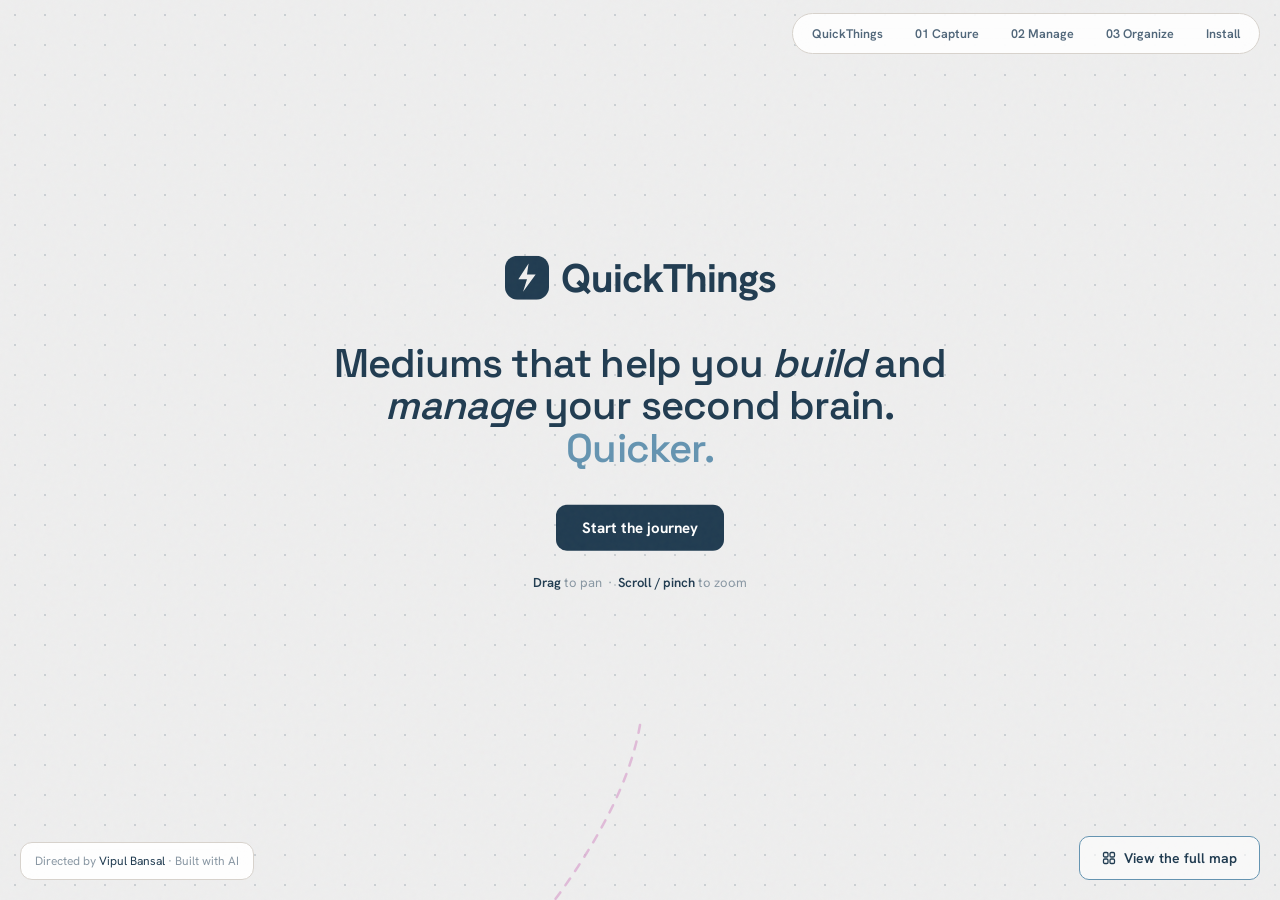
==== commit b633131e: "restrict canvas panning, expand world height, fix QuickThings nav to hub" ====
--- a/index.html
+++ b/index.html
@@ -15,11 +15,38 @@
   <meta name="twitter:card"        content="summary_large_image">
   <meta name="twitter:title"       content="QuickThings — Your Obsidian knowledge workflow, complete.">
   <meta name="twitter:description" content="Explore the QuickClip product family as a knowledge map — capture from the web, manage in Obsidian, organize into connected knowledge.">
+  <meta property="og:image"        content="https://quickthings.in/assets/quickthings-OG.png">
+  <meta property="og:image:width"  content="1200">
+  <meta property="og:image:height" content="630">
+  <meta property="og:image:alt"    content="QuickThings — Capture, Manage, Organize your Obsidian knowledge">
+  <meta name="twitter:image"       content="https://quickthings.in/assets/quickthings-OG.png">
   <link rel="icon" href="assets/logo.svg" type="image/svg+xml">
   <link rel="preconnect" href="https://fonts.googleapis.com">
   <link rel="preconnect" href="https://fonts.gstatic.com" crossorigin>
   <link href="https://fonts.googleapis.com/css2?family=Hanken+Grotesk:ital,wght@0,400..700;1,400..700&family=Space+Grotesk:wght@400..700&display=swap" rel="stylesheet">
   <link rel="stylesheet" href="style.css">
+  <script type="application/ld+json">
+  {
+    "@context": "https://schema.org",
+    "@graph": [
+      {
+        "@type": "Organization",
+        "@id": "https://quickthings.in/#organization",
+        "name": "QuickThings",
+        "url": "https://quickthings.in",
+        "logo": "https://quickthings.in/assets/logo.svg",
+        "description": "Personal knowledge management tools built for Obsidian users."
+      },
+      {
+        "@type": "WebSite",
+        "@id": "https://quickthings.in/#website",
+        "url": "https://quickthings.in",
+        "name": "QuickThings",
+        "publisher": { "@id": "https://quickthings.in/#organization" }
+      }
+    ]
+  }
+  </script>
 </head>
 <body>
 
@@ -41,7 +68,7 @@
     </a>
 
     <div class="chips" role="tablist" aria-label="Map destinations">
-      <button class="chip" data-go="overview">QuickThings</button>
+      <button class="chip" data-go="hub">QuickThings</button>
       <button class="chip" data-go="capture">01 Capture</button>
       <button class="chip" data-go="manage">02 Manage</button>
       <button class="chip" data-go="organize">03 Organize</button>
@@ -95,15 +122,16 @@
         <div class="ghost-num">01</div>
         <div class="cluster-row">
           <div class="info-card" id="cap-card">
-            <div class="info-tag">Capture Extension · Chrome</div>
-            <h2>Clip the moment, <em>not the page.</em></h2>
-            <p class="sub">Highlights, full pages, tweets, PDFs, YouTube moments — into your vault as clean Markdown, tagged and ready.</p>
+            <div class="info-tag">QuickClip Capture · Chrome Extension</div>
+            <h2>Capture everything <em>that's important.</em></h2>
+            <p class="sub">Text highlights on webpages or PDFs, full web page, tweet, YouTube or Vimeo video moments, into your vault as clean Markdown, tagged with recall notes.</p>
             <ul class="feat">
               <li>Highlights stay marked on revisit</li>
-              <li>Smart tag suggestions from history</li>
-              <li>Six clip types, multiple vaults</li>
+              <li>Tag suggestions based on your usage history</li>
+              <li>Manage multiple vaults in just a switch</li>
+              <li>Add directly to your Daily Note (try clicking on the Daily Note toggle →)</li>
             </ul>
-            <a href="https://chromewebstore.google.com/detail/quickclip-capture/edabdpgppnhbogfpdghjekdalmipflel" target="_blank" rel="noopener" class="btn-primary">Add to Chrome — It's free</a>
+            <a href="https://chromewebstore.google.com/detail/quickclip-capture/edabdpgppnhbogfpdghjekdalmipflel" target="_blank" rel="noopener" class="btn-primary">Add to Chrome - It's free</a>
           </div>
           <div class="popup-mockup" id="cap-popup">
             <div class="pm-topbar">
@@ -133,7 +161,7 @@
               </div>
               <div class="pm-input pm-dest-val" id="pm-dest-normal">Building a Second Brain</div>
               <div class="pm-daily-note-target pm-collapsed" id="pm-dest-daily">
-                <span>📅</span> Daily Notes / <span id="pm-daily-date">June 13, 2026</span>.md
+                <span>📅</span> Daily Notes / <span id="pm-daily-date">June 13, 2026.md</span>
               </div>
               <span class="pm-field-label">Tags</span>
               <div class="pm-tags-box pm-tags-val">
@@ -164,7 +192,7 @@
           <div class="ob-window" id="mgr-window">
             <div class="ob-titlebar">
               <span class="ob-dot"></span><span class="ob-dot"></span><span class="ob-dot"></span>
-              <span class="ob-title">PKM Research — Obsidian</span>
+              <span class="ob-title">PKM Research - Obsidian</span>
             </div>
             <div class="ob-body">
 
@@ -175,7 +203,7 @@
                 <div class="qc-callout">
                   <div class="qc-head">
                     <svg width="12" height="12" viewBox="0 0 14 14" fill="none"><path d="M2 8.5L7 2h2L6 7h4l-6.5 5.5L6 8.5H2z" fill="#f0a585"/></svg>
-                    Highlight — The best ideas come from…
+                    Highlight - The best ideas come from…
                   </div>
                   <div class="qc-body">the best ideas come from connecting what you already know</div>
                   <div class="qc-meta">
@@ -194,7 +222,7 @@
                   <span>Tiago Forte</span><span class="sep">·</span><span>8 min read</span><span class="sep">·</span><span>1,840 words</span>
                 </div>
                 <div class="qc-fp-sub">12 Apr 2026 · fortelabs.com</div>
-                <p class="qc-fp-body">The best ideas don't come from reading more books — they come from connecting what you already know and building a system that surfaces them when you need them most…</p>
+                <p class="qc-fp-body">The best ideas don't come from reading more books, they come from connecting what you already know and building a system that surfaces them when you need them most…</p>
                 <div class="qc-meta" style="margin-top:9px">
                   <span class="qc-tag">#pkm</span><span class="qc-tag">#ideas</span>                  <span>·</span><span>26 May 2026</span>
                 </div>
@@ -227,7 +255,7 @@
                 <div class="qc-callout">
                   <div class="qc-head">
                     <svg width="12" height="12" viewBox="0 0 14 14" fill="none"><rect x="2" y="1" width="8" height="11" rx="1" stroke="#f0a585" stroke-width="1.3" fill="none"/><path d="M4 5h5M4 7h5M4 9h3" stroke="#f0a585" stroke-width="1.1" stroke-linecap="round"/></svg>
-                    PDF Highlight — Page 47
+                    PDF Highlight - Page 47
                   </div>
                   <div class="qc-body">the best ideas come from connecting what you already know</div>
                   <div class="qc-meta">
@@ -295,9 +323,9 @@
             </div>
           </div>
           <div class="info-card" id="mgr-card">
-            <div class="info-tag">Clip Manager · Obsidian plugin</div>
-            <h2>Your clips, <em>beautifully rendered.</em></h2>
-            <p class="sub">The only web clipper with a companion manager inside Obsidian — a native reading view, plus a panel to edit, annotate, and delete without hunting through files.</p>
+            <div class="info-tag">QuickClip Capture Manager · Obsidian plugin</div>
+            <h2>Your web captures, <em>beautifully rendered.</em></h2>
+            <p class="sub">The only web clipper with a companion manager inside Obsidian, a native reading view, plus a panel to edit, annotate, and delete without hunting through files.</p>
             <ul class="feat">
               <li>Rich reading view, all clip types</li>
               <li>Inline tag &amp; note editing</li>
@@ -313,11 +341,11 @@
         <div class="ghost-num">03</div>
         <div class="cluster-row">
           <div class="info-card" id="org-card">
-            <div class="info-tag">Organize · Obsidian plugin</div>
+            <div class="info-tag">Quick Organize · Obsidian plugin</div>
             <h2>Capturing is easy. <em>Processing is hard.</em></h2>
-            <p class="sub">A dashboard that classifies, links, and tracks every clip — from raw capture to organized knowledge, your vault builds itself as you research.</p>
+            <p class="sub">A dashboard that classifies, links, and tracks all your notes into organized knowledge. Based on <a href="https://portent.md/" target="_blank" rel="noopener" class="okf-link">PORTENT</a>, supports <span class="okf-wrap"><a href="https://cloud.google.com/blog/products/data-analytics/how-the-open-knowledge-format-can-improve-data-sharing/" target="_blank" rel="noopener" class="okf-link">OKF</a><span class="tooltip">Open Knowledge Format</span></span></p>
             <ul class="feat">
-              <li>Portent type system — 8 types</li>
+              <li>Portent type system - 8 types</li>
               <li>Link clips to projects &amp; topics</li>
               <li>Organized tracker &amp; archive</li>
             </ul>
@@ -403,7 +431,7 @@
         <span class="plus">+</span>
       </div>
       <div id="s-hunting" class="sticky">
-        <span class="info-icon">i<span class="tooltip">Every clip has a one-click delete in the reading view, no file hunting or manual cleanup.</span></span>
+        <span class="info-icon">i<span class="tooltip">Every clip has a one-click delete in the reading view, no file hunting or manual cleanup. The plugin dashboard helps you manage all your clips from a single place.</span></span>
         delete without hunting
       </div>
       <div id="s-filter" class="sticky t">
@@ -433,12 +461,12 @@
       <div class="cluster" style="left: 1600px; top: 2500px;" data-go="install">
         <div class="install-wrap">
           <h2>Start with one. Use all <em>three.</em></h2>
-          <p>Each tool works standalone. Together they complete your workflow.</p>
+          <p>Each medium works standalone. Together they complete your workflow.</p>
           <div class="cta-cards">
             <div class="cta-card">
               <div class="cta-num">01</div>
               <div class="cta-title">Capture</div>
-              <p class="cta-desc">Clip the web into Obsidian in seconds — highlights, pages, tweets, PDFs, videos.</p>
+              <p class="cta-desc">Clip the web into Obsidian in seconds - highlights, pages, tweets, PDFs, videos.</p>
               <a href="https://chromewebstore.google.com/detail/quickclip-capture/edabdpgppnhbogfpdghjekdalmipflel" target="_blank" rel="noopener" class="btn-primary">Add to Chrome</a>
             </div>
             <div class="cta-card">
@@ -450,7 +478,7 @@
             <div class="cta-card">
               <div class="cta-num">03</div>
               <div class="cta-title">Organize</div>
-              <p class="cta-desc">Classify, link, and track your clips into a structured knowledge graph.</p>
+              <p class="cta-desc">Classify, link, and track your notes into a structured knowledge graph.</p>
               <a href="https://community.obsidian.md/plugins/quickclip-organize" target="_blank" rel="noopener" class="btn-primary">Install Plugin</a>
             </div>
           </div>
--- a/style.css
+++ b/style.css
@@ -53,7 +53,7 @@
   top: 0;
   left: 0;
   width: 3550px;
-  height: 2600px;
+  height: 2950px;
   transform-origin: 0 0;
   will-change: transform;
 }
@@ -111,27 +111,6 @@
   text-align: center;
 }
 
-.hub-eyebrow {
-  display: inline-flex;
-  align-items: center;
-  gap: 7px;
-  background: var(--teal-light);
-  border: 1px solid rgba(101,148,177,0.7);
-  border-radius: 20px;
-  padding: 4px 13px;
-  font-size: 11.5px;
-  font-weight: 600;
-  color: var(--teal-dark);
-  margin-bottom: 22px;
-}
-
-.hub-dot {
-  width: 6px; height: 6px;
-  background: #4caf7d;
-  border-radius: 50%;
-  animation: pulse-dot 2.5s ease-in-out infinite;
-}
-
 @keyframes pulse-dot {
   0%, 100% { opacity: 1; transform: scale(1); }
   50%       { opacity: 0.55; transform: scale(1.35); }
@@ -164,12 +143,6 @@
 .hub-sub em { font-style: normal; color: var(--navy); }
 .hub-sub i { font-style: italic; }
 
-.hub p {
-  font-size: 17px;
-  color: var(--text-2);
-  max-width: 520px;
-  margin: 0 auto 26px;
-}
 
 .hub-actions {
   display: flex;
@@ -360,6 +333,12 @@
   z-index: 20;
 }
 .info-icon:hover .tooltip { opacity: 1; }
+
+.okf-wrap { position: relative; display: inline; }
+.okf-wrap::after { content: '.'; }
+.okf-link { color: var(--steel); text-decoration: underline dotted; text-underline-offset: 2px; cursor: pointer; }
+.okf-wrap:hover .tooltip { opacity: 1; pointer-events: auto; }
+.okf-wrap .tooltip { bottom: calc(100% + 6px); width: 190px; left: 50%; text-align: center; }
 
 .tooltip {
   position: absolute;
@@ -1019,30 +998,6 @@
   font-weight: 500;
 }
 
-.graph-canvas {
-  width: 360px;
-  background: var(--navy);
-  border-radius: 12px;
-  border: 1px solid rgba(255,255,255,0.08);
-  box-shadow: 0 20px 50px rgba(33,60,81,0.35);
-  overflow: hidden;
-  transform: rotate(1.4deg);
-}
-.graph-canvas svg { display: block; width: 100%; height: auto; }
-.g-edge { stroke: rgba(101,148,177,0.35); stroke-width: 1.2; fill: none; }
-.g-label { font-family: var(--font); font-size: 10px; fill: rgba(255,255,255,0.55); }
-.g-label.main { fill: #a9cce0; font-weight: 600; font-size: 10.5px; }
-.g-label.proj { fill: var(--teal); font-weight: 600; }
-.g-pulse { animation: g-pulse 3s ease-in-out infinite; transform-box: fill-box; transform-origin: center; }
-@keyframes g-pulse {
-  0%, 100% { transform: scale(1); opacity: 0.25; }
-  50%       { transform: scale(1.5); opacity: 0.1; }
-}
-.graph-badges { display: flex; gap: 6px; justify-content: center; padding: 0 14px 16px; }
-.g-badge { font-size: 10px; font-weight: 600; border-radius: 12px; padding: 3px 10px; }
-.g-badge.type { background: rgba(101,148,177,0.15); color: #a9cce0; border: 1px solid rgba(101,148,177,0.3); }
-.g-badge.org  { background: rgba(76,175,125,0.13); color: #7fd4a8; border: 1px solid rgba(76,175,125,0.3); }
-.g-badge.proj { background: rgba(101,148,177,0.13); color: var(--teal); border: 1px solid rgba(101,148,177,0.3); }
 
 /* ── Cluster 03 — Organize table mockup ── */
 .org-table-mock {
@@ -1188,7 +1143,7 @@
   margin-bottom: 8px;
 }
 .install-wrap h2 em { font-style: normal; color: var(--orange); }
-.install-wrap > p { font-size: 15px; color: var(--text-2); margin-bottom: 32px; }
+.install-wrap > p { font-size: 18px; color: var(--text-2); margin-bottom: 32px; }
 
 .cta-cards { display: flex; gap: 18px; }
 
@@ -1208,8 +1163,8 @@
 .cta-card .btn-primary { align-self: flex-start; }
 
 .cta-num { font-family: var(--display); font-style: normal; font-weight: 700; font-size: 14px; color: var(--steel); margin-bottom: 8px; }
-.cta-title { font-size: 16.5px; font-weight: 700; letter-spacing: -0.02em; color: var(--navy); margin-bottom: 6px; }
-.cta-desc { font-size: 12.5px; color: var(--text-2); line-height: 1.55; margin-bottom: 20px; flex: 1; }
+.cta-title { font-size: 18px; font-weight: 700; letter-spacing: -0.02em; color: var(--navy); margin-bottom: 6px; }
+.cta-desc { font-size: 14px; color: var(--text-2); line-height: 1.55; margin-bottom: 20px; flex: 1; }
 
 /* ── CHROME: top bar ── */
 .topbar {
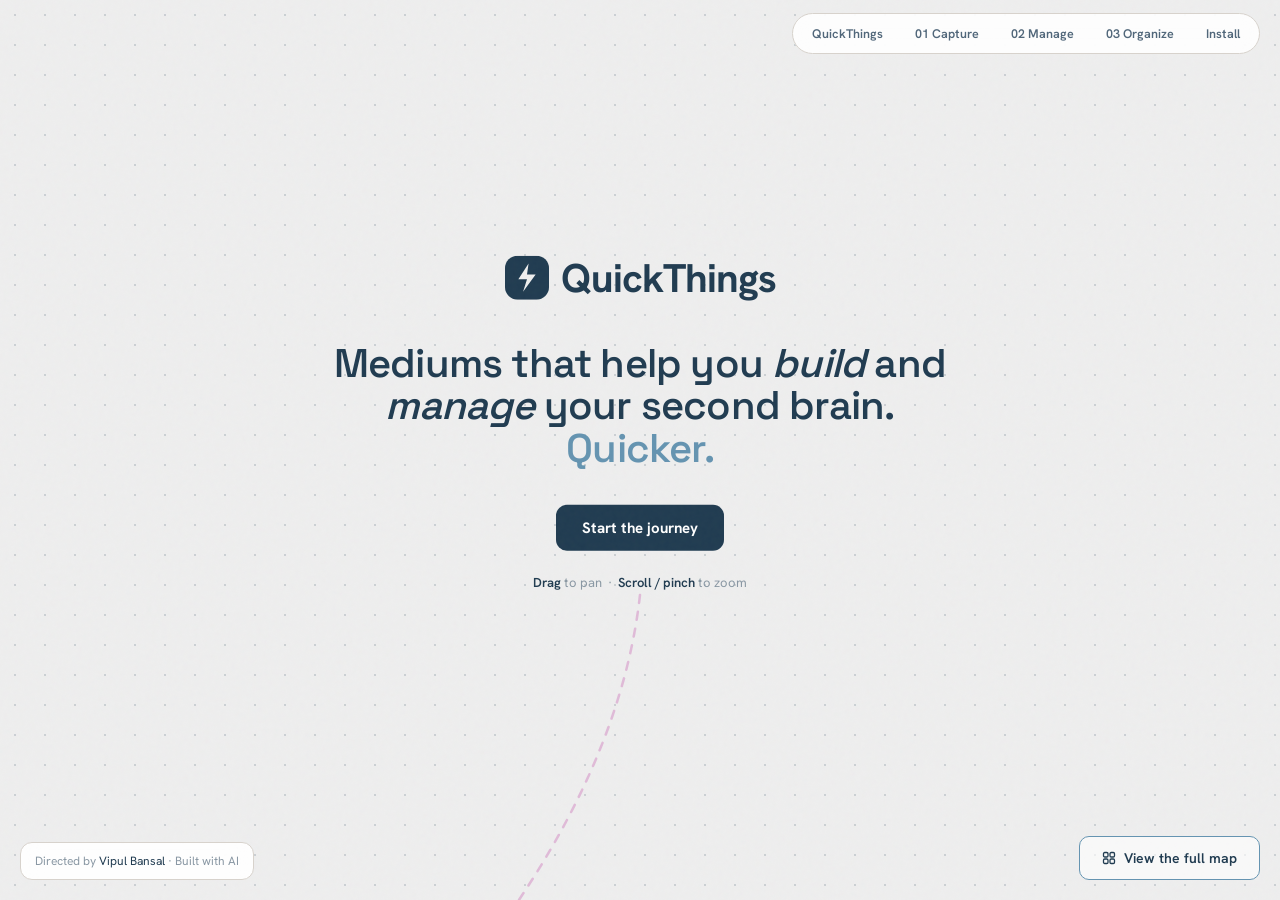
==== commit 65f864de: "adjust hub-to-capture edge start position" ====
--- a/index.html
+++ b/index.html
@@ -84,13 +84,13 @@
       <!-- pipeline edges -->
       <svg class="edges" viewBox="0 0 3550 2600" xmlns="http://www.w3.org/2000/svg">
         <!-- Capture popup right → Manage left -->
-        <path class="edge" d="M 868 1460 C 990 1540, 1150 1640, 1340 1680"/>
+        <path class="edge" d="M 868 1400 C 990 1540, 1150 1640, 1340 1680"/>
         <!-- Manage right → Organize left -->
         <path class="edge" d="M 2003 1680 C 2180 1560, 2390 1480, 2531 1380"/>
         <!-- Organize → Install -->
-        <path class="edge quiet" d="M 3070 1470 C 2930 1760, 2300 2200, 1970 2500"/>
+        <path class="edge quiet" d="M 3070 1430 C 2930 1760, 2300 2200, 1970 2500"/>
         <!-- Hub → Capture (faint) -->
-        <path class="edge quiet" d="M 1600 530 C 1560 760, 1140 1080, 870 1230"/>
+        <path class="edge quiet" d="M 1600 400 C 1560 760, 1140 1080, 870 1230"/>
         <g>
           <rect x="979" y="1564" width="204" height="26" rx="13" fill="#e9f0f5" stroke="rgba(101,148,177,0.5)" stroke-width="1.5"/>
           <text class="edge-label" x="1081" y="1582" text-anchor="middle">saves to your vault</text>
